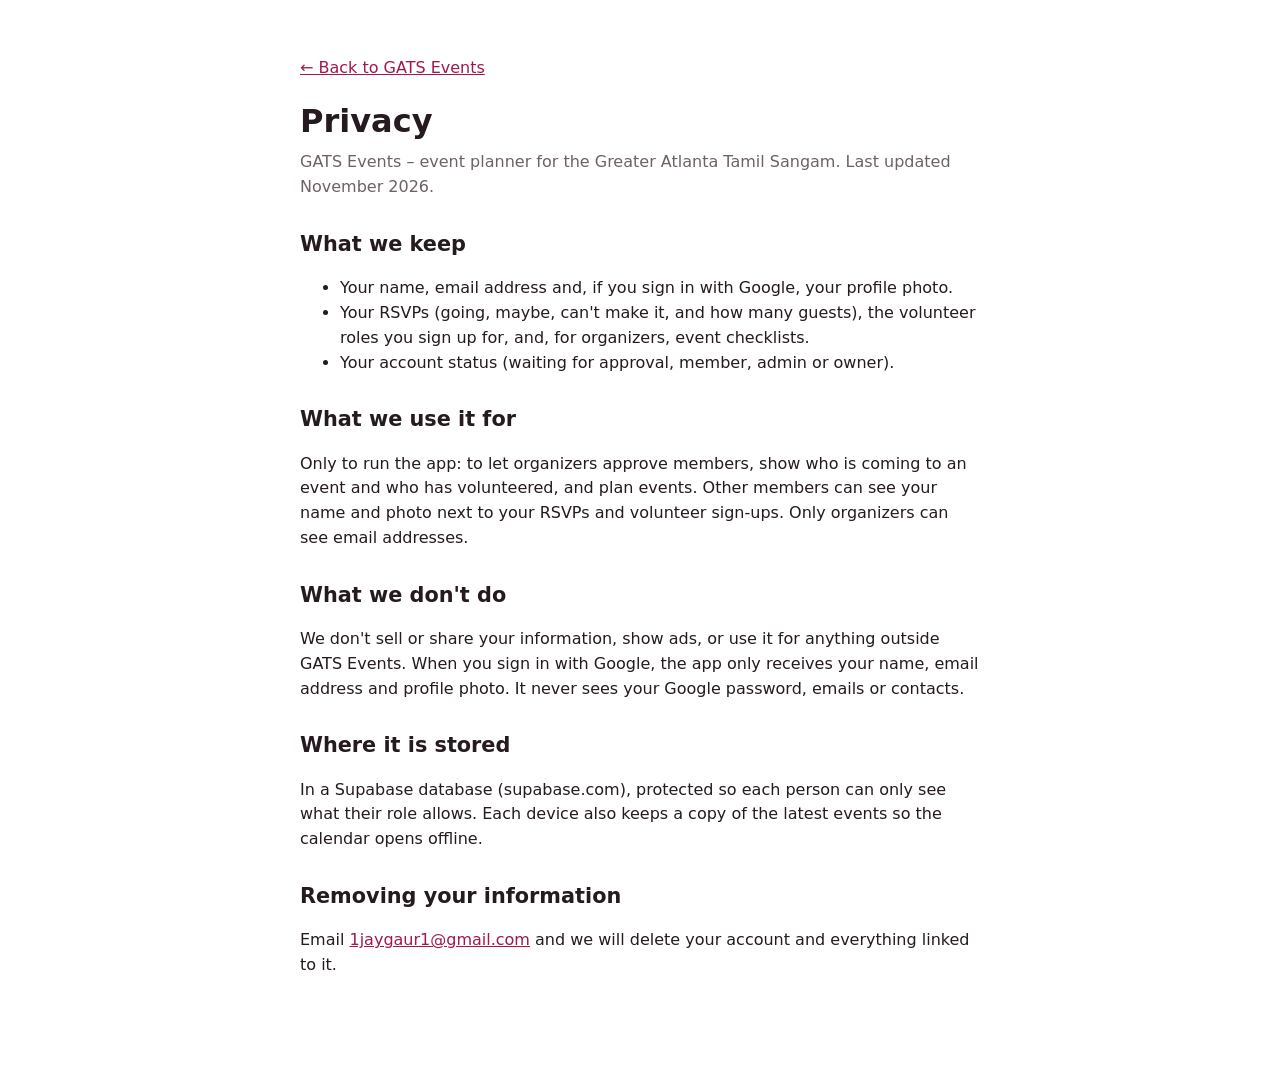
==== privacy.html @ 7fc4f96e "Add a plain-language privacy page (needed to publish Google sign-in) Co-Authored-By: Claude Opus 5.5" ====
<!DOCTYPE html>
<html lang="en">
<head>
<meta charset="utf-8">
<meta name="viewport" content="width=device-width, initial-scale=1">
<title>Privacy – GATS Events</title>
<meta name="theme-color" content="#A3174F">
<link rel="icon" type="image/png" href="/icons/favicon-64.png">
<link rel="stylesheet" href="/styles.css">
<style>
  .doc{max-width:720px;margin:0 auto;padding:40px 20px 72px}
  .doc h1{font-family:var(--display);font-weight:800;font-size:2rem;margin:0 0 4px}
  .doc h2{margin:28px 0 8px}
  .doc p,.doc li{max-width:68ch}
  .doc a{color:var(--accent)}
</style>
</head>
<body>
<main class="doc">
  <p><a href="/">← Back to GATS Events</a></p>
  <h1>Privacy</h1>
  <p class="hint">GATS Events – event planner for the Greater Atlanta Tamil Sangam. Last updated November 2026.</p>

  <h2>What we keep</h2>
  <ul>
    <li>Your name, email address and, if you sign in with Google, your profile photo.</li>
    <li>Your RSVPs (going, maybe, can't make it, and how many guests), the volunteer roles you sign up for, and, for organizers, event checklists.</li>
    <li>Your account status (waiting for approval, member, admin or owner).</li>
  </ul>

  <h2>What we use it for</h2>
  <p>Only to run the app: to let organizers approve members, show who is coming to an event and who has volunteered, and plan events. Other members can see your name and photo next to your RSVPs and volunteer sign-ups. Only organizers can see email addresses.</p>

  <h2>What we don't do</h2>
  <p>We don't sell or share your information, show ads, or use it for anything outside GATS Events. When you sign in with Google, the app only receives your name, email address and profile photo. It never sees your Google password, emails or contacts.</p>

  <h2>Where it is stored</h2>
  <p>In a Supabase database (supabase.com), protected so each person can only see what their role allows. Each device also keeps a copy of the latest events so the calendar opens offline.</p>

  <h2>Removing your information</h2>
  <p>Email <a href="mailto:1jaygaur1@gmail.com">1jaygaur1@gmail.com</a> and we will delete your account and everything linked to it.</p>
</main>
</body>
</html>
---- styles.css ----
/* GATS Events: styles */
:root{
  --bg:#FFFFFF; --surface:#F7F3F4; --surface2:#EFE8EB; --line:#E9E1E4; --text:#241A1F; --muted:#6E6068;
  --accent:#A3174F; --accent-ink:#FFFFFF; --accent-soft:#F8E6ED;
  --gold:#8F6310; --gold-soft:#FBF1DC; --teal:#0F6E6E; --teal-soft:#E1F1EF; --danger:#B42318;
  --display:"Catamaran","Noto Sans Tamil",system-ui,sans-serif;
  --body:"Mukta Malar","Noto Sans Tamil",system-ui,-apple-system,"Segoe UI",sans-serif;
  --r-lg:22px; --r-md:14px; --r-sm:10px;
  box-sizing:border-box;
  padding-top:env(safe-area-inset-top,0px); padding-bottom:env(safe-area-inset-bottom,0px);
  color-scheme:light;
}
@media (prefers-color-scheme:dark){
  :root{
    --bg:#16111A; --surface:#211A25; --surface2:#2B2330; --line:#342A38; --text:#F3ECF0; --muted:#B3A5AE;
    --accent:#E0628F; --accent-ink:#1B0F15; --accent-soft:#3A1C2A;
    --gold:#E2B75E; --gold-soft:#3A2E17; --teal:#58BDB3; --teal-soft:#15332F; --danger:#F97066;
    color-scheme:dark;
  }
}
*,*::before,*::after{box-sizing:inherit}
html{scroll-padding-top:env(safe-area-inset-top,0px)}
body{margin:0;background:var(--bg);color:var(--text);font-family:var(--body);font-size:16px;line-height:1.55;-webkit-font-smoothing:antialiased}
button,input,select,textarea{font:inherit;color:inherit}
button{cursor:pointer}
:focus-visible{outline:2px solid var(--accent);outline-offset:2px}
[hidden]{display:none!important}
.boot{color:var(--muted);text-align:center;padding:30vh 20px 0}
.wrap{max-width:1120px;margin:0 auto;padding:28px 24px 72px}
.ic{width:18px;height:18px;flex:none}
main:focus{outline:none}

/* skip link (keyboard and screen-reader users) */
.skip{position:absolute;left:12px;top:-80px;z-index:50;background:var(--accent);color:var(--accent-ink);padding:8px 14px;border-radius:var(--r-sm);font-weight:600;text-decoration:none}
.skip:focus{top:12px}

/* top bar */
.topbar{position:sticky;top:0;z-index:15;background:color-mix(in srgb,var(--bg) 90%,transparent);-webkit-backdrop-filter:saturate(1.4) blur(12px);backdrop-filter:saturate(1.4) blur(12px);border-bottom:1px solid var(--line)}
.topbar-in{max-width:1120px;margin:0 auto;padding:12px 24px;display:flex;align-items:center;gap:18px}
.brand{display:flex;align-items:center;gap:10px;min-width:0;text-decoration:none;color:inherit}
.logo{width:38px;height:38px;border-radius:11px;background:var(--accent);color:var(--accent-ink);display:grid;place-items:center;font-family:var(--display);font-weight:800;font-size:1.25rem;flex:none;box-shadow:inset 0 -2px 0 rgba(0,0,0,.15)}
.brand-t{min-width:0}
.brand-t b{display:block;font-family:var(--display);font-weight:800;font-size:1.12rem;line-height:1.1;letter-spacing:-.01em}
.brand-t span{display:block;color:var(--muted);font-size:.78rem;line-height:1.25;white-space:nowrap;overflow:hidden;text-overflow:ellipsis}
.views{display:flex;gap:4px}
.views a{display:inline-flex;align-items:center;gap:7px;padding:8px 12px;border-radius:var(--r-sm);color:var(--muted);text-decoration:none;font-weight:600;font-size:.93rem}
.views a:hover{background:var(--surface);color:var(--text)}
.views a[aria-current="page"]{background:var(--accent-soft);color:var(--accent)}
.tools{display:flex;align-items:center;gap:10px;margin-left:auto}
.lang{display:inline-flex;background:var(--surface);border-radius:999px;padding:3px}
.lang button{border:0;background:none;padding:4px 12px;font-size:.86rem;color:var(--muted);border-radius:999px}
.lang button[aria-pressed="true"]{background:var(--bg);color:var(--text);box-shadow:0 1px 2px rgba(0,0,0,.08)}
.people-btn{position:relative}
.people-btn .count-dot{position:absolute;top:-6px;right:-6px;min-width:20px;height:20px;padding:0 6px;border-radius:999px;background:var(--accent);color:var(--accent-ink);font-size:.72rem;font-weight:700;display:grid;place-items:center;border:2px solid var(--bg)}

/* account menu */
.acct{position:relative}
.acct-btn{border:0;background:none;padding:0;border-radius:50%;display:block}
.menu{position:absolute;right:0;top:calc(100% + 8px);min-width:240px;background:var(--bg);border:1px solid var(--line);border-radius:var(--r-md);box-shadow:0 12px 36px rgba(20,8,14,.16);padding:6px;z-index:20}
.menu .who{padding:10px 12px 8px;border-bottom:1px solid var(--line);margin-bottom:4px}
.menu .who b{display:block;overflow-wrap:anywhere}
.menu .who span{font-size:.84rem;color:var(--muted);overflow-wrap:anywhere}
.menu button{display:flex;width:100%;text-align:left;border:0;background:none;padding:9px 12px;border-radius:8px;font-size:.94rem;gap:8px;align-items:center}
.menu button:hover{background:var(--surface)}
.role{font-size:.76rem;padding:1px 9px;border-radius:999px;background:var(--surface);color:var(--muted);display:inline-block;margin-top:4px}
.role.admin,.role.owner{background:var(--accent-soft);color:var(--accent);font-weight:600}

/* avatars */
.av{width:32px;height:32px;border-radius:50%;object-fit:cover;display:inline-grid;place-items:center;font-size:.8rem;font-weight:700;color:#fff;flex:none;overflow:hidden;background:var(--surface2)}
.av.lg{width:38px;height:38px;font-size:.9rem}
.avatars{display:flex;align-items:center}
.avatars .av{width:26px;height:26px;font-size:.66rem;border:2px solid var(--bg);margin-left:-6px}
.avatars .av:first-child{margin-left:0}
.avatars .lbl{margin-left:8px;font-size:.86rem;color:var(--muted)}

/* buttons */
.btn{border:1px solid var(--line);background:var(--bg);border-radius:var(--r-sm);padding:8px 14px;font-weight:600;font-size:.93rem;line-height:1.3;display:inline-flex;align-items:center;justify-content:center;gap:8px;text-decoration:none;color:var(--text)}
.btn:hover{background:var(--surface)}
.btn.primary{background:var(--accent);color:var(--accent-ink);border-color:var(--accent)}
.btn.primary:hover{filter:brightness(1.07);background:var(--accent)}
.btn.quiet{border-color:transparent;background:none;color:var(--muted)}
.btn.quiet:hover{background:var(--surface);color:var(--text)}
.btn.danger{color:var(--danger)}
.btn.danger.solid{background:var(--danger);border-color:var(--danger);color:#fff}
.btn.sm{padding:5px 11px;font-size:.86rem}
.btn.wide{width:100%;padding:11px 14px}
.btn:disabled{opacity:.45;cursor:not-allowed}
.icon-btn{border:0;background:none;width:36px;height:36px;border-radius:50%;display:grid;place-items:center;color:var(--muted);font-size:1.3rem;line-height:1}
.icon-btn:hover{background:var(--surface);color:var(--text)}

/* banners */
.banner{display:flex;align-items:center;gap:12px;flex-wrap:wrap;padding:12px 16px;border-radius:var(--r-md);background:var(--surface);margin-bottom:18px;font-size:.93rem}
.banner p{margin:0;margin-right:auto}
.banner.warn{background:var(--gold-soft);color:var(--gold)}
.banner.alert{background:var(--accent-soft)}
.banner.alert p{color:var(--text)}

/* auth screens */
.auth{min-height:100vh;min-height:100dvh;display:grid;grid-template-columns:minmax(0,1fr) minmax(0,1.1fr)}
.auth-art{position:relative;background:var(--accent);color:var(--accent-ink);display:flex;flex-direction:column;justify-content:flex-end;padding:48px;overflow:hidden}
.auth-art svg{position:absolute;inset:0;width:100%;height:100%;opacity:.16}
.auth-art b{position:relative;font-family:var(--display);font-weight:800;font-size:clamp(2rem,4vw,3rem);line-height:1.05;letter-spacing:-.02em}
.auth-art span{position:relative;font-size:1.05rem;opacity:.9;margin-top:6px}
.auth-panel{display:flex;flex-direction:column;justify-content:center;padding:40px clamp(24px,6vw,72px);gap:18px;max-width:560px;width:100%}
.auth-panel .top{display:flex;justify-content:flex-end}
.auth-panel h1{font-family:var(--display);font-weight:800;font-size:1.9rem;line-height:1.15;margin:0;letter-spacing:-.015em}
.auth-panel p{margin:0}
.auth-panel form{display:flex;flex-direction:column;gap:12px}
.auth-panel label{display:flex;flex-direction:column;gap:4px;font-size:.88rem;font-weight:600;color:var(--muted)}
.auth-panel input{border:1px solid var(--line);border-radius:var(--r-sm);padding:11px 12px;background:var(--bg);font-size:1rem;width:100%;color:var(--text)}
.auth-panel input.code{font-size:1.4rem;letter-spacing:.3em;text-align:center;font-variant-numeric:tabular-nums}
.divider{display:flex;align-items:center;gap:12px;color:var(--muted);font-size:.86rem}
.divider::before,.divider::after{content:"";flex:1;height:1px;background:var(--line)}
.gmark{width:18px;height:18px}
.fine{font-size:.86rem;color:var(--muted)}
.linkish{border:0;background:none;padding:0;color:var(--accent);font-weight:600;text-decoration:underline;text-underline-offset:2px}
.linkish:disabled{color:var(--muted);text-decoration:none;cursor:default}
.err{color:var(--danger);font-size:.88rem;margin:0}

/* hero */
.hero{display:grid;grid-template-columns:190px 1fr;border-radius:var(--r-lg);overflow:hidden;background:var(--surface);min-height:220px}
.hero-date{position:relative;background:var(--accent);color:var(--accent-ink);display:flex;flex-direction:column;align-items:center;justify-content:center;padding:24px 12px;text-align:center;gap:2px}
.hero-date svg{position:absolute;inset:0;width:100%;height:100%;opacity:.16;pointer-events:none}
.hero-date .d{font-family:var(--display);font-weight:800;font-size:5rem;line-height:.9;position:relative}
.hero-date .md{display:flex;flex-direction:column;align-items:center;position:relative}
.hero-date .m{font-family:var(--display);font-weight:700;font-size:1.2rem}
.hero-date .w{font-size:.9rem;opacity:.85}
.hero-body{padding:26px 30px;display:flex;flex-direction:column;gap:8px;min-width:0}
.countdown{color:var(--accent);font-weight:600;font-size:.95rem}
.hero-body h1{font-family:var(--display);font-weight:800;font-size:clamp(1.7rem,4vw,2.35rem);line-height:1.1;margin:0;letter-spacing:-.015em;overflow-wrap:anywhere}
.meta{color:var(--muted);display:flex;flex-wrap:wrap;gap:2px 16px}
.signals{display:flex;flex-wrap:wrap;gap:6px 14px;font-size:.9rem}
.hero-actions{display:flex;gap:10px;flex-wrap:wrap;align-items:center;margin-top:auto;padding-top:10px}
.hero.empty{grid-template-columns:1fr}
.hero.empty .hero-body{align-items:flex-start;justify-content:center;padding:36px 32px;gap:10px}
.hint{color:var(--muted);margin:0}

/* rsvp */
.rsvp{display:inline-flex;gap:6px;flex-wrap:wrap}
.rsvp button{border:1px solid var(--line);background:var(--bg);border-radius:999px;padding:6px 14px;font-size:.9rem}
.rsvp button:hover:not(:disabled){border-color:var(--muted)}
.rsvp button[aria-pressed="true"][data-s="going"]{background:var(--teal);border-color:var(--teal);color:var(--bg)}
.rsvp button[aria-pressed="true"][data-s="maybe"]{background:var(--gold-soft);border-color:var(--gold);color:var(--gold)}
.rsvp button[aria-pressed="true"][data-s="no"]{background:var(--surface2);border-color:var(--surface2)}
.rsvp button:disabled{opacity:.5;cursor:not-allowed}
.count{color:var(--teal);font-weight:600}
.need{color:var(--gold);font-weight:600}
.prog{color:var(--muted)}

/* sections */
section{margin-top:48px}
.sec-head{display:flex;align-items:center;gap:12px;margin:0 0 12px;flex-wrap:wrap}
h2{font-family:var(--display);font-weight:700;font-size:1.3rem;margin:0}

/* list */
.list{display:flex;flex-direction:column}
.row{position:relative;display:grid;grid-template-columns:56px 1fr auto;gap:16px;align-items:center;padding:12px 10px;margin:0 -10px;border:0;border-radius:var(--r-md);background:none;text-align:left;width:calc(100% + 20px)}
.row:hover{background:var(--surface)}
.row + .row::before{content:"";position:absolute;left:10px;right:10px;top:0;height:1px;background:var(--line)}
.row:hover::before,.row:hover + .row::before{opacity:0}
.dblock{text-align:center;line-height:1.05}
.dblock .d{font-family:var(--display);font-weight:800;font-size:1.55rem;display:block}
.dblock .m{font-size:.78rem;color:var(--muted)}
.row .t{font-weight:600;font-size:1.02rem;overflow-wrap:anywhere;display:block}
.row .s{color:var(--muted);font-size:.9rem;display:block}
.row .signals{font-size:.85rem;margin-top:2px}
.row.fest .dblock .d{color:var(--gold)}
.tags{display:flex;gap:6px;flex-wrap:wrap;justify-content:flex-end}
.tag{font-size:.76rem;padding:2px 9px;border-radius:999px;white-space:nowrap;background:var(--surface);color:var(--muted)}
.tag.fest{background:var(--gold-soft);color:var(--gold)}
.tag.draft{background:none;border:1px dashed var(--muted)}
.empty-note{color:var(--muted);padding:12px 0;margin:0}

/* calendar */
.cal-nav{display:flex;align-items:center;gap:4px;margin-left:auto}
.cal-nav .mon{font-family:var(--display);font-weight:700;font-size:1.05rem;min-width:150px;text-align:center}
.grid{display:grid;grid-template-columns:repeat(7,minmax(0,1fr));border:1px solid var(--line);border-radius:var(--r-md);overflow:hidden}
.dow{font-size:.78rem;color:var(--muted);padding:8px 6px;text-align:center;border-bottom:1px solid var(--line)}
.cell{min-height:88px;border:0;border-right:1px solid var(--line);border-bottom:1px solid var(--line);padding:6px;background:var(--bg);text-align:left;display:flex;flex-direction:column;gap:3px;min-width:0}
.cell:nth-child(7n+7){border-right:0}
.cell.last-row{border-bottom:0}
.cell:hover{background:var(--surface)}
.cell.out{color:var(--muted);background:var(--surface)}
.cell.out .n{opacity:.6}
.cell .n{font-size:.86rem;font-weight:600;width:26px;height:26px;display:grid;place-items:center;border-radius:50%}
.cell.today .n{background:var(--accent);color:var(--accent-ink)}
.cell.sel{box-shadow:inset 0 0 0 2px var(--text)}
.pill{font-size:.72rem;line-height:1.35;padding:1px 6px;border-radius:6px;background:var(--accent-soft);color:var(--accent);white-space:nowrap;overflow:hidden;text-overflow:ellipsis}
.pill.fest{background:var(--gold-soft);color:var(--gold)}
.pill.draft{background:none;border:1px dashed var(--muted);color:var(--muted)}
.more{font-size:.7rem;color:var(--muted)}
.dots{display:none;gap:3px}
.dot{width:6px;height:6px;border-radius:50%;background:var(--accent)}
.dot.fest{background:var(--gold)}
.day-panel{margin-top:14px;padding:16px 20px;border-radius:var(--r-md);background:var(--surface)}
.day-panel .head{display:flex;align-items:center;gap:10px;flex-wrap:wrap;margin-bottom:4px}
.day-panel h3{margin:0;font-family:var(--display);font-size:1.05rem;margin-right:auto}
.day-panel .row:hover{background:var(--surface2)}

.access{margin-top:56px;color:var(--muted);font-size:.9rem;border-top:1px solid var(--line);padding-top:16px}
.access p{max-width:68ch}
.access summary{cursor:pointer;font-weight:600;color:var(--text)}

/* admin dashboard */
.page-head{margin:0 0 20px}
.page-head h1{font-family:var(--display);font-weight:800;font-size:clamp(1.6rem,3vw,2.05rem);margin:0 0 2px;letter-spacing:-.015em;line-height:1.15}
.stats{display:grid;grid-template-columns:repeat(3,minmax(0,1fr));gap:14px}
.stat{display:flex;flex-direction:column;gap:6px;padding:16px 18px;border:1px solid var(--line);border-radius:var(--r-md);background:var(--bg);text-align:left;color:inherit;min-width:0;box-shadow:0 1px 2px rgba(20,8,14,.04)}
button.stat{transition:border-color .15s,box-shadow .15s}
button.stat:hover{border-color:var(--muted);box-shadow:0 4px 14px rgba(20,8,14,.07)}
.stat-top{display:flex;align-items:center;gap:9px;color:var(--muted);font-size:.88rem;font-weight:600;min-width:0}
.stat-ic{width:30px;height:30px;border-radius:9px;display:grid;place-items:center;background:var(--accent-soft);color:var(--accent);flex:none}
.stat.teal .stat-ic{background:var(--teal-soft);color:var(--teal)}
.stat.gold .stat-ic{background:var(--gold-soft);color:var(--gold)}
.stat.hot{border-color:var(--accent);background:linear-gradient(var(--accent-soft),var(--bg) 70%)}
.stat-value{font-family:var(--display);font-weight:800;font-size:2.05rem;line-height:1.05;font-variant-numeric:tabular-nums;letter-spacing:-.01em}
.stat-sub{font-size:.85rem;color:var(--muted)}
.meter{display:block;height:6px;border-radius:999px;background:var(--surface2);overflow:hidden}
.meter i{display:block;height:100%;background:var(--accent);border-radius:inherit}
.stat.teal .meter i{background:var(--teal)}
.stat.gold .meter i{background:var(--gold)}
.dash-grid{display:grid;grid-template-columns:minmax(0,1.6fr) minmax(0,1fr);gap:14px;margin-top:14px;align-items:start}
.side{display:flex;flex-direction:column;gap:14px;min-width:0}
section.card{margin-top:0}
.card{border:1px solid var(--line);border-radius:var(--r-md);background:var(--bg);padding:18px 20px;min-width:0;box-shadow:0 1px 2px rgba(20,8,14,.04)}
main > section.card{margin-top:14px}
.card-head{display:flex;align-items:center;gap:10px;margin-bottom:12px;flex-wrap:wrap}
.card-head h2{font-size:1.08rem;margin-right:auto}
.badge{font-size:.75rem;background:var(--accent-soft);color:var(--accent);border-radius:999px;padding:1px 9px;font-weight:700}
.attn{list-style:none;margin:0;padding:0;display:flex;flex-direction:column}
.attn li{display:grid;grid-template-columns:auto minmax(0,1fr) auto;gap:12px;align-items:center;padding:10px 0;border-top:1px solid var(--line)}
.attn li:first-child{border-top:0;padding-top:2px}
.attn-ic{width:32px;height:32px;border-radius:9px;display:grid;place-items:center;background:var(--surface);color:var(--muted)}
.attn li.warn .attn-ic{background:var(--gold-soft);color:var(--gold)}
.attn li.hot .attn-ic{background:var(--accent-soft);color:var(--accent)}
.attn-t{font-weight:600;font-size:.95rem;overflow-wrap:anywhere}
.sub{display:block;font-weight:400;font-size:.83rem;color:var(--muted)}
.all-clear{display:flex;align-items:center;gap:10px;color:var(--teal);font-weight:600;margin:0;padding:8px 0}
.kv{display:grid;grid-template-columns:repeat(5,minmax(0,1fr));gap:8px;margin:0}
.kv div{background:var(--surface);border-radius:var(--r-sm);padding:10px 6px;text-align:center;min-width:0}
.kv dt{font-size:.74rem;color:var(--muted);overflow:hidden;text-overflow:ellipsis;white-space:nowrap}
.kv dd{margin:0;font-family:var(--display);font-weight:800;font-size:1.35rem;font-variant-numeric:tabular-nums}
.kv .hot{background:var(--accent-soft)}
.kv .hot dd{color:var(--accent)}
.fest-card{display:flex;gap:12px;align-items:center;width:100%;text-align:left;border:0;background:var(--gold-soft);color:var(--text);border-radius:var(--r-sm);padding:12px 14px}
.fest-card .ic{color:var(--gold);width:22px;height:22px}
.fest-card:hover{filter:brightness(.98)}
.table-wrap{overflow-x:auto}
.dt{width:100%;border-collapse:collapse;font-size:.92rem}
.dt th,.dt td{text-align:left;padding:10px 8px;border-top:1px solid var(--line);vertical-align:middle}
.dt thead th{border-top:0;padding-top:0;font-size:.74rem;color:var(--muted);font-weight:600;text-transform:uppercase;letter-spacing:.05em;white-space:nowrap}
.dt tbody th{font-weight:400}
.dt .num{font-variant-numeric:tabular-nums;font-weight:600}
.dt tbody tr:hover{background:var(--surface)}
.ev-link{border:0;background:none;padding:0;font-weight:700;color:var(--text);text-align:left;font-size:.96rem}
.ev-link:hover{color:var(--accent);text-decoration:underline;text-underline-offset:2px}
.mini{display:flex;flex-direction:column;gap:4px;min-width:72px;font-weight:600;font-variant-numeric:tabular-nums}
.tag.ok{background:var(--teal-soft);color:var(--teal)}
.bottom-nav{display:none}

/* dialog */
dialog{border:0;border-radius:var(--r-lg);padding:0;width:min(600px,calc(100% - 24px));max-height:min(88vh,860px);background:var(--bg);color:var(--text);box-shadow:0 24px 70px rgba(20,8,14,.3);overflow:hidden}
dialog[open]{display:flex;flex-direction:column}
dialog::backdrop{background:rgba(20,8,14,.45)}
.dlg{display:flex;flex-direction:column;min-height:0;flex:1}
.dlg-head{padding:20px 20px 0 24px;display:flex;gap:12px;align-items:flex-start}
.dlg-head .titles{flex:1;min-width:0}
.dlg-head h2{font-size:1.45rem;line-height:1.15;overflow-wrap:anywhere}
.dlg-head .tags{justify-content:flex-start;margin-bottom:6px}
.tabs{display:flex;gap:4px;padding:12px 24px 0;border-bottom:1px solid var(--line);overflow-x:auto;scrollbar-width:none}
.tabs button{border:0;background:none;padding:8px 10px 10px;font-weight:600;font-size:.92rem;color:var(--muted);border-bottom:2px solid transparent;margin-bottom:-1px;display:inline-flex;gap:6px;align-items:center;white-space:nowrap}
.tabs button[aria-selected="true"]{color:var(--text);border-bottom-color:var(--accent)}
.tabs .badge{font-size:.72rem;background:var(--surface);color:var(--muted);border-radius:999px;padding:0 7px;font-weight:600}
.tabs .badge.hot{background:var(--accent);color:var(--accent-ink)}
.dlg-body{min-height:220px;padding:18px 24px 20px;overflow:auto;display:flex;flex-direction:column;gap:16px;flex:1}
.dlg-foot{display:flex;gap:8px;flex-wrap:wrap;justify-content:flex-end;align-items:center;border-top:1px solid var(--line);padding:14px 24px;background:var(--bg)}
.dlg-foot .left{margin-right:auto}
.dlg-foot .ask{margin-right:auto;font-weight:600}
.facts{display:grid;grid-template-columns:auto 1fr;gap:6px 16px;margin:0}
.facts dt{color:var(--muted)}
.facts dd{margin:0;overflow-wrap:anywhere}
.desc{white-space:pre-wrap;overflow-wrap:anywhere;margin:0}
.block{display:flex;flex-direction:column;gap:8px}
.block h3{margin:0;font-size:.95rem;font-weight:600}
.guest{display:flex;align-items:center;gap:10px;font-size:.92rem}
.guest input{width:76px;border:1px solid var(--line);border-radius:8px;padding:5px 8px;background:var(--bg)}
.edited{font-size:.82rem;color:var(--muted);margin:0}

/* volunteers */
.slot{display:grid;grid-template-columns:1fr auto;gap:6px 12px;align-items:center;padding:12px 14px;border-radius:var(--r-md);background:var(--surface)}
.slot .name{font-weight:600;overflow-wrap:anywhere}
.slot .sub{grid-column:1;display:flex;align-items:center;gap:10px;font-size:.86rem;color:var(--muted);flex-wrap:wrap}
.slot .act{grid-row:1/span 2;grid-column:2}
.bar{width:80px;height:6px;border-radius:999px;background:var(--surface2);overflow:hidden}
.bar i{display:block;height:100%;background:var(--teal)}
.slot.full .bar i{background:var(--muted)}
.mine{color:var(--teal);font-weight:600}

/* checklist */
.cl-head{display:flex;align-items:center;gap:12px}
.cl-head .prog{margin-right:auto}
.progress{height:6px;border-radius:999px;background:var(--surface);overflow:hidden}
.progress i{display:block;height:100%;background:var(--accent);transition:width .25s}
.items{list-style:none;margin:0;padding:0;display:flex;flex-direction:column}
.item{display:grid;grid-template-columns:auto 1fr auto;gap:10px;align-items:start;padding:9px 0;border-bottom:1px solid var(--line)}
.item input[type=checkbox]{width:18px;height:18px;margin-top:3px;accent-color:var(--accent)}
.item .txt{overflow-wrap:anywhere}
.item.done .txt{color:var(--muted);text-decoration:line-through}
.item .by{display:block;font-size:.78rem;color:var(--muted)}
.item .icon-btn{width:28px;height:28px;font-size:1rem;opacity:.6}
.item:hover .icon-btn{opacity:1}
.add-row{display:flex;gap:8px}
.add-row input{flex:1;min-width:0;border:1px solid var(--line);border-radius:var(--r-sm);padding:8px 11px;background:var(--bg)}

/* members */
.person{display:grid;grid-template-columns:auto 1fr auto;gap:12px;align-items:center;padding:10px 0;border-bottom:1px solid var(--line)}
.person:last-child{border-bottom:0}
.person .nm{font-weight:600;overflow-wrap:anywhere}
.person .em{font-size:.86rem;color:var(--muted);overflow-wrap:anywhere}
.person .acts{display:flex;gap:6px;flex-wrap:wrap;justify-content:flex-end}
.person .role{margin:0 0 0 6px}

/* form */
.fgroup{display:flex;flex-direction:column;gap:12px}
.fgroup + .fgroup{border-top:1px solid var(--line);padding-top:16px}
.fgroup > .gtitle{font-weight:600;font-size:.95rem;margin:0}
.dlg label.f{display:flex;flex-direction:column;gap:4px;font-size:.86rem;font-weight:600;color:var(--muted)}
.dlg input:not([type=checkbox]),.dlg select,.dlg textarea{border:1px solid var(--line);border-radius:var(--r-sm);padding:9px 11px;background:var(--bg);font-weight:400;font-size:1rem;width:100%;color:var(--text)}
.dlg textarea{min-height:88px;resize:vertical}
.two{display:grid;grid-template-columns:1fr 1fr;gap:12px}
.three{display:grid;grid-template-columns:1.4fr 1fr 1fr;gap:12px}
.check{display:flex;align-items:center;gap:8px;font-size:.93rem}
.check input{width:18px;height:18px;accent-color:var(--accent)}
.slot-edit{display:grid;grid-template-columns:1fr 90px auto;gap:8px;align-items:center}
.chips{display:flex;gap:6px;flex-wrap:wrap}
.chips button{border:1px dashed var(--line);background:none;border-radius:999px;padding:3px 11px;font-size:.84rem;color:var(--muted)}
.chips button:hover{border-color:var(--muted);color:var(--text)}

.toast{position:fixed;left:50%;bottom:calc(24px + env(safe-area-inset-bottom,0px));transform:translateX(-50%);background:var(--text);color:var(--bg);padding:10px 16px;border-radius:12px;font-size:.92rem;max-width:calc(100% - 32px);opacity:0;transition:opacity .2s;pointer-events:none;z-index:30}
.toast.show{opacity:1}
.toast[popover]{inset:auto;margin:0;border:0;left:50%;bottom:calc(24px + env(safe-area-inset-bottom,0px));overflow:visible}
.loading{color:var(--muted);padding:48px 0}

@media (max-width:720px){
  .wrap{padding:18px 16px 56px}
  .wrap.has-bn{padding-bottom:calc(110px + env(safe-area-inset-bottom,0px))}
  .topbar-in{padding:10px 16px;gap:10px}
  .views,.topbar .plan-top,.topbar .people-btn{display:none}
  .logo{width:34px;height:34px;font-size:1.1rem}
  /* app-style tab bar for admins */
  .bottom-nav{display:grid;grid-template-columns:repeat(4,minmax(0,1fr));position:fixed;left:0;right:0;bottom:0;z-index:15;background:color-mix(in srgb,var(--bg) 94%,transparent);-webkit-backdrop-filter:blur(12px);backdrop-filter:blur(12px);border-top:1px solid var(--line);padding:6px 6px calc(6px + env(safe-area-inset-bottom,0px))}
  .bottom-nav a,.bottom-nav button{position:relative;display:flex;flex-direction:column;align-items:center;justify-content:center;gap:3px;min-height:52px;padding:4px;border:0;background:none;color:var(--muted);text-decoration:none;font-size:.72rem;font-weight:600;border-radius:var(--r-sm);min-width:0}
  .bottom-nav span{max-width:100%;overflow:hidden;text-overflow:ellipsis;white-space:nowrap}
  .bottom-nav .ic{width:22px;height:22px}
  .bottom-nav [aria-current="page"]{color:var(--accent)}
  .bottom-nav .bn-plan{color:var(--accent)}
  .bottom-nav .bn-plan .ic{background:var(--accent);color:var(--accent-ink);border-radius:999px;padding:4px;width:30px;height:30px}
  .bottom-nav .count-dot{position:absolute;top:2px;left:calc(50% + 4px);min-width:18px;height:18px;padding:0 5px;border-radius:999px;background:var(--accent);color:var(--accent-ink);font-size:.68rem;font-weight:700;display:grid;place-items:center;border:2px solid var(--bg)}
  .toast,.toast[popover]{bottom:calc(84px + env(safe-area-inset-bottom,0px))}
  /* bigger touch targets */
  .btn{min-height:42px}
  .btn.sm{min-height:36px;padding:6px 12px}
  .icon-btn{width:42px;height:42px}
  .rsvp button{padding:9px 16px;min-height:42px}
  .lang button{padding:6px 12px}
  /* dashboard */
  .stats{grid-template-columns:repeat(2,minmax(0,1fr));gap:10px}
  .stat{padding:14px}
  .stat-value{font-size:1.65rem}
  .stat-top{font-size:.8rem}
  .dash-grid{grid-template-columns:1fr;gap:10px;margin-top:10px}
  .card{padding:16px}
  main > section.card{margin-top:10px}
  .kv{grid-template-columns:repeat(3,minmax(0,1fr))}
  .dt thead{display:none}
  .dt,.dt tbody,.dt tr,.dt th,.dt td{display:block}
  .dt tr{display:grid;grid-template-columns:repeat(3,minmax(0,1fr));gap:8px 12px;padding:12px 0;border-top:1px solid var(--line)}
  .dt tbody tr:first-child{border-top:0;padding-top:0}
  .dt tbody tr:hover{background:none}
  .dt th,.dt td{border:0;padding:0}
  .dt th[scope=row]{grid-column:1/-1;order:-1}
  .dt .tag,.row .tag{white-space:normal;display:inline-block;max-width:100%}
  .dt td::before{content:attr(data-label);display:block;font-size:.7rem;color:var(--muted);text-transform:uppercase;letter-spacing:.05em;font-weight:600}
  .hero{grid-template-columns:1fr;min-height:0}
  .hero-date{flex-direction:row;gap:14px;justify-content:flex-start;padding:16px 22px}
  .hero-date .d{font-size:3rem}
  .hero-date .md{align-items:flex-start}
  .hero-body{padding:18px 22px 22px}
  section{margin-top:40px}
  .cal-nav{margin-left:0;width:100%}
  .cal-nav .mon{flex:1;min-width:0}
  .cell{min-height:52px;padding:4px;align-items:center}
  .pill,.more{display:none}
  .dots{display:flex}
  .row{grid-template-columns:48px 1fr;gap:12px}
  .row .tags{grid-column:2;justify-content:flex-start}
  .two{grid-template-columns:1fr}
  .three{grid-template-columns:1fr 1fr}
  .three label:first-child{grid-column:1/-1}
  dialog{width:100%;max-width:100%;max-height:92vh;margin:auto 0 0;border-radius:var(--r-lg) var(--r-lg) 0 0}
  .dlg-head{padding:18px 12px 0 18px}
  .tabs{padding:10px 12px 0}
  .tabs button{padding:8px 8px 10px}
  .dlg-body{padding:16px 18px}
  .dlg-foot{padding:14px 18px calc(14px + env(safe-area-inset-bottom,0px))}
  .slot-edit{grid-template-columns:1fr 70px auto}
  .person{grid-template-columns:auto 1fr}
  .person .acts{grid-column:2;justify-content:flex-start}
  .auth{grid-template-columns:1fr;grid-template-rows:auto 1fr}
  .auth-art{padding:28px 22px;min-height:180px}
  .auth-panel{padding:24px 22px 40px;justify-content:flex-start}
  .auth-panel .top{position:absolute;top:calc(14px + env(safe-area-inset-top,0px));right:14px}
  .auth-panel .top .lang{background:rgba(255,255,255,.9)}
}
@media (max-width:400px){.brand-t span{display:none}}
@media (prefers-reduced-motion:reduce){.toast,.progress i,button.stat{transition:none}}
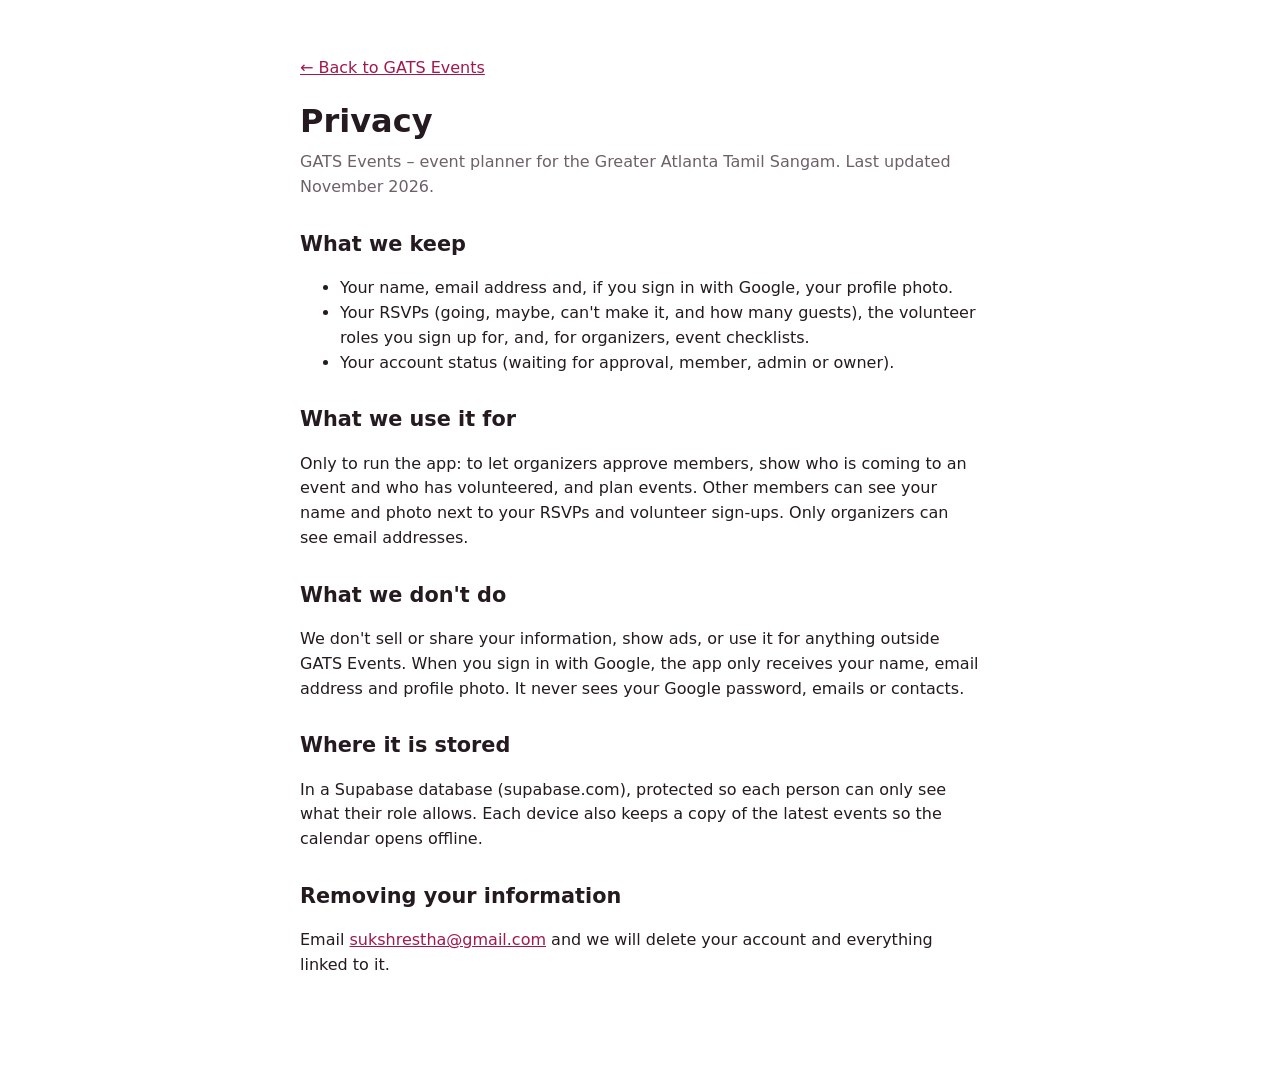
==== commit e064332b: "Privacy page: contact sukshrestha@gmail.com Co-Authored-By: Claude Opus 5.5 <noreply@anthropic.com>" ====
--- a/privacy.html
+++ b/privacy.html
@@ -38,7 +38,7 @@
   <p>In a Supabase database (supabase.com), protected so each person can only see what their role allows. Each device also keeps a copy of the latest events so the calendar opens offline.</p>
 
   <h2>Removing your information</h2>
-  <p>Email <a href="mailto:1jaygaur1@gmail.com">1jaygaur1@gmail.com</a> and we will delete your account and everything linked to it.</p>
+  <p>Email <a href="mailto:sukshrestha@gmail.com">sukshrestha@gmail.com</a> and we will delete your account and everything linked to it.</p>
 </main>
 </body>
 </html>
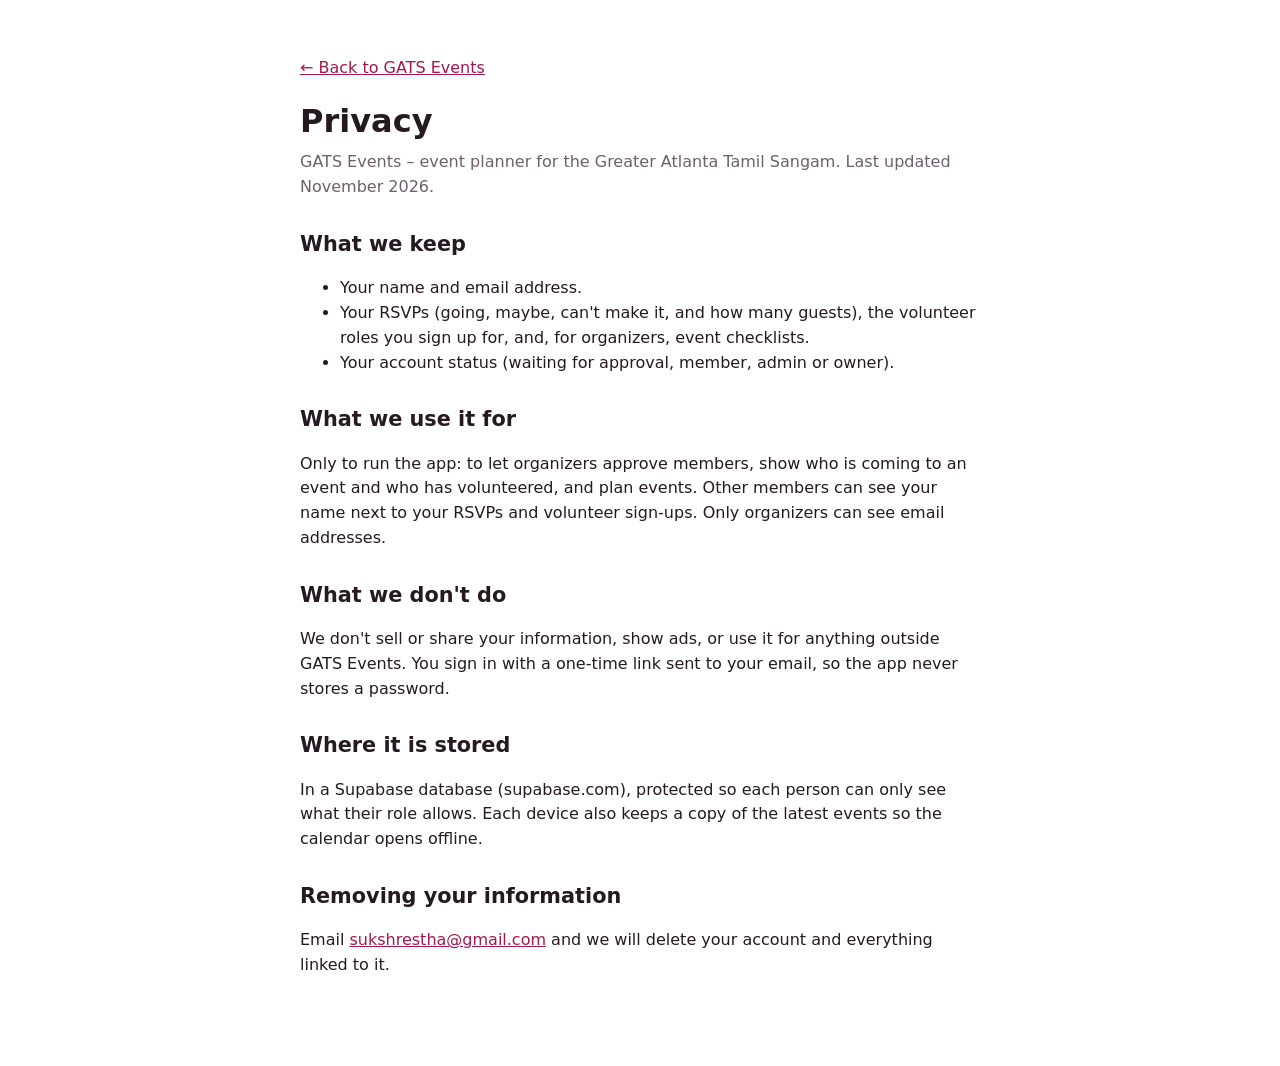
==== commit fa97e38c: "Remove Google sign-in; email link is the only sign-in method Co-Authored-By: Claude Opus 5.5 <norepl" ====
--- a/privacy.html
+++ b/privacy.html
@@ -23,16 +23,16 @@
 
   <h2>What we keep</h2>
   <ul>
-    <li>Your name, email address and, if you sign in with Google, your profile photo.</li>
+    <li>Your name and email address.</li>
     <li>Your RSVPs (going, maybe, can't make it, and how many guests), the volunteer roles you sign up for, and, for organizers, event checklists.</li>
     <li>Your account status (waiting for approval, member, admin or owner).</li>
   </ul>
 
   <h2>What we use it for</h2>
-  <p>Only to run the app: to let organizers approve members, show who is coming to an event and who has volunteered, and plan events. Other members can see your name and photo next to your RSVPs and volunteer sign-ups. Only organizers can see email addresses.</p>
+  <p>Only to run the app: to let organizers approve members, show who is coming to an event and who has volunteered, and plan events. Other members can see your name next to your RSVPs and volunteer sign-ups. Only organizers can see email addresses.</p>
 
   <h2>What we don't do</h2>
-  <p>We don't sell or share your information, show ads, or use it for anything outside GATS Events. When you sign in with Google, the app only receives your name, email address and profile photo. It never sees your Google password, emails or contacts.</p>
+  <p>We don't sell or share your information, show ads, or use it for anything outside GATS Events. You sign in with a one-time link sent to your email, so the app never stores a password.</p>
 
   <h2>Where it is stored</h2>
   <p>In a Supabase database (supabase.com), protected so each person can only see what their role allows. Each device also keeps a copy of the latest events so the calendar opens offline.</p>
--- a/styles.css
+++ b/styles.css
@@ -111,7 +111,7 @@
 .auth-panel input.code{font-size:1.4rem;letter-spacing:.3em;text-align:center;font-variant-numeric:tabular-nums}
 .divider{display:flex;align-items:center;gap:12px;color:var(--muted);font-size:.86rem}
 .divider::before,.divider::after{content:"";flex:1;height:1px;background:var(--line)}
-.gmark{width:18px;height:18px}
+
 .fine{font-size:.86rem;color:var(--muted)}
 .linkish{border:0;background:none;padding:0;color:var(--accent);font-weight:600;text-decoration:underline;text-underline-offset:2px}
 .linkish:disabled{color:var(--muted);text-decoration:none;cursor:default}
@@ -414,3 +414,55 @@
 }
 @media (max-width:400px){.brand-t span{display:none}}
 @media (prefers-reduced-motion:reduce){.toast,.progress i,button.stat{transition:none}}
+
+/* "check your email" screen */
+.mail-ic{width:56px;height:56px;border-radius:16px;background:var(--accent-soft);color:var(--accent);display:grid;place-items:center}
+.mail-ic .ic{width:30px;height:30px}
+.steps{margin:0;padding-left:1.3em;display:flex;flex-direction:column;gap:6px;font-weight:600}
+.code-alt{border-top:1px solid var(--line);padding-top:12px}
+.code-alt summary{cursor:pointer;color:var(--muted);font-size:.9rem;font-weight:600}
+.code-alt form{margin-top:12px}
+
+/* dashboard data grids: search, filters, sorting, paging */
+.grid-tools{display:flex;gap:10px;flex-wrap:wrap;margin-bottom:12px}
+.grid-search{flex:1 1 220px;min-width:0;display:flex;align-items:center;gap:8px;border:1px solid var(--line);border-radius:var(--r-sm);padding:0 12px;background:var(--bg);color:var(--muted)}
+.grid-search:focus-within{border-color:var(--accent);box-shadow:0 0 0 3px var(--accent-soft)}
+.grid-search input{border:0;outline:0;background:none;padding:9px 0;flex:1;min-width:0;font-size:.95rem;color:var(--text)}
+.grid-tools select{border:1px solid var(--line);border-radius:var(--r-sm);padding:8px 10px;background:var(--bg);font-size:.92rem;color:var(--text)}
+.m-only{display:none}
+.fchips{display:flex;gap:6px;flex-wrap:wrap;margin-bottom:6px}
+.fchips button{border:1px solid var(--line);background:var(--bg);border-radius:999px;padding:4px 6px 4px 12px;font-size:.86rem;font-weight:600;color:var(--muted);display:inline-flex;gap:6px;align-items:center}
+.fchips button span{background:var(--surface);color:var(--muted);border-radius:999px;padding:0 7px;font-size:.75rem;font-variant-numeric:tabular-nums}
+.fchips button:hover{border-color:var(--muted);color:var(--text)}
+.fchips button[aria-pressed="true"]{background:var(--accent);border-color:var(--accent);color:var(--accent-ink)}
+.fchips button[aria-pressed="true"] span{background:var(--accent-ink);color:var(--accent)}
+.pager{display:flex;align-items:center;justify-content:space-between;gap:10px;padding-top:12px;margin-top:6px;border-top:1px solid var(--line);flex-wrap:wrap}
+.pg-info,.pg-n{font-size:.86rem;color:var(--muted);font-variant-numeric:tabular-nums}
+.pg-btns{display:flex;align-items:center;gap:8px}
+.pg-btns .btn{min-width:36px;font-size:1.1rem;padding:4px 10px}
+.th-sort{border:0;background:none;padding:0;font:inherit;color:inherit;text-transform:inherit;letter-spacing:inherit;display:inline-flex;align-items:center;gap:5px;white-space:nowrap}
+.th-sort .arr{font-size:.68rem;opacity:.4}
+.th-sort:hover{color:var(--text)}
+.th-sort.on{color:var(--accent)}
+.th-sort.on .arr{opacity:1}
+.grid-card .dt tbody tr:nth-child(even){background:color-mix(in srgb,var(--surface) 60%,transparent)}
+.grid-card .dt tbody tr:hover{background:var(--accent-soft)}
+.no-match{display:flex;flex-direction:column;align-items:center;gap:10px;padding:28px 8px;color:var(--muted);text-align:center}
+.no-match p{margin:0}
+@media (max-width:720px){
+  .m-only{display:block}
+  .grid-search{flex-basis:100%}
+  .grid-tools select{flex:1 1 140px;min-height:42px}
+  .grid-card .dt tbody tr:nth-child(even),.grid-card .dt tbody tr:hover{background:none}
+  .pager{justify-content:center}
+}
+
+/* clickable stat cards */
+.stat-go{margin-top:auto;font-size:.82rem;font-weight:600;color:var(--accent);opacity:.75}
+button.stat:hover .stat-go,button.stat:focus-visible .stat-go{opacity:1}
+.stat.teal .stat-go{color:var(--teal)}
+.stat.gold .stat-go{color:var(--gold)}
+button.stat{cursor:pointer}
+.card.flash{animation:cardflash 1.6s ease-out}
+@keyframes cardflash{0%{box-shadow:0 0 0 0 var(--accent)}20%{box-shadow:0 0 0 4px var(--accent)}100%{box-shadow:0 0 0 0 transparent}}
+@media (prefers-reduced-motion:reduce){.card.flash{animation:none;outline:3px solid var(--accent)}}
